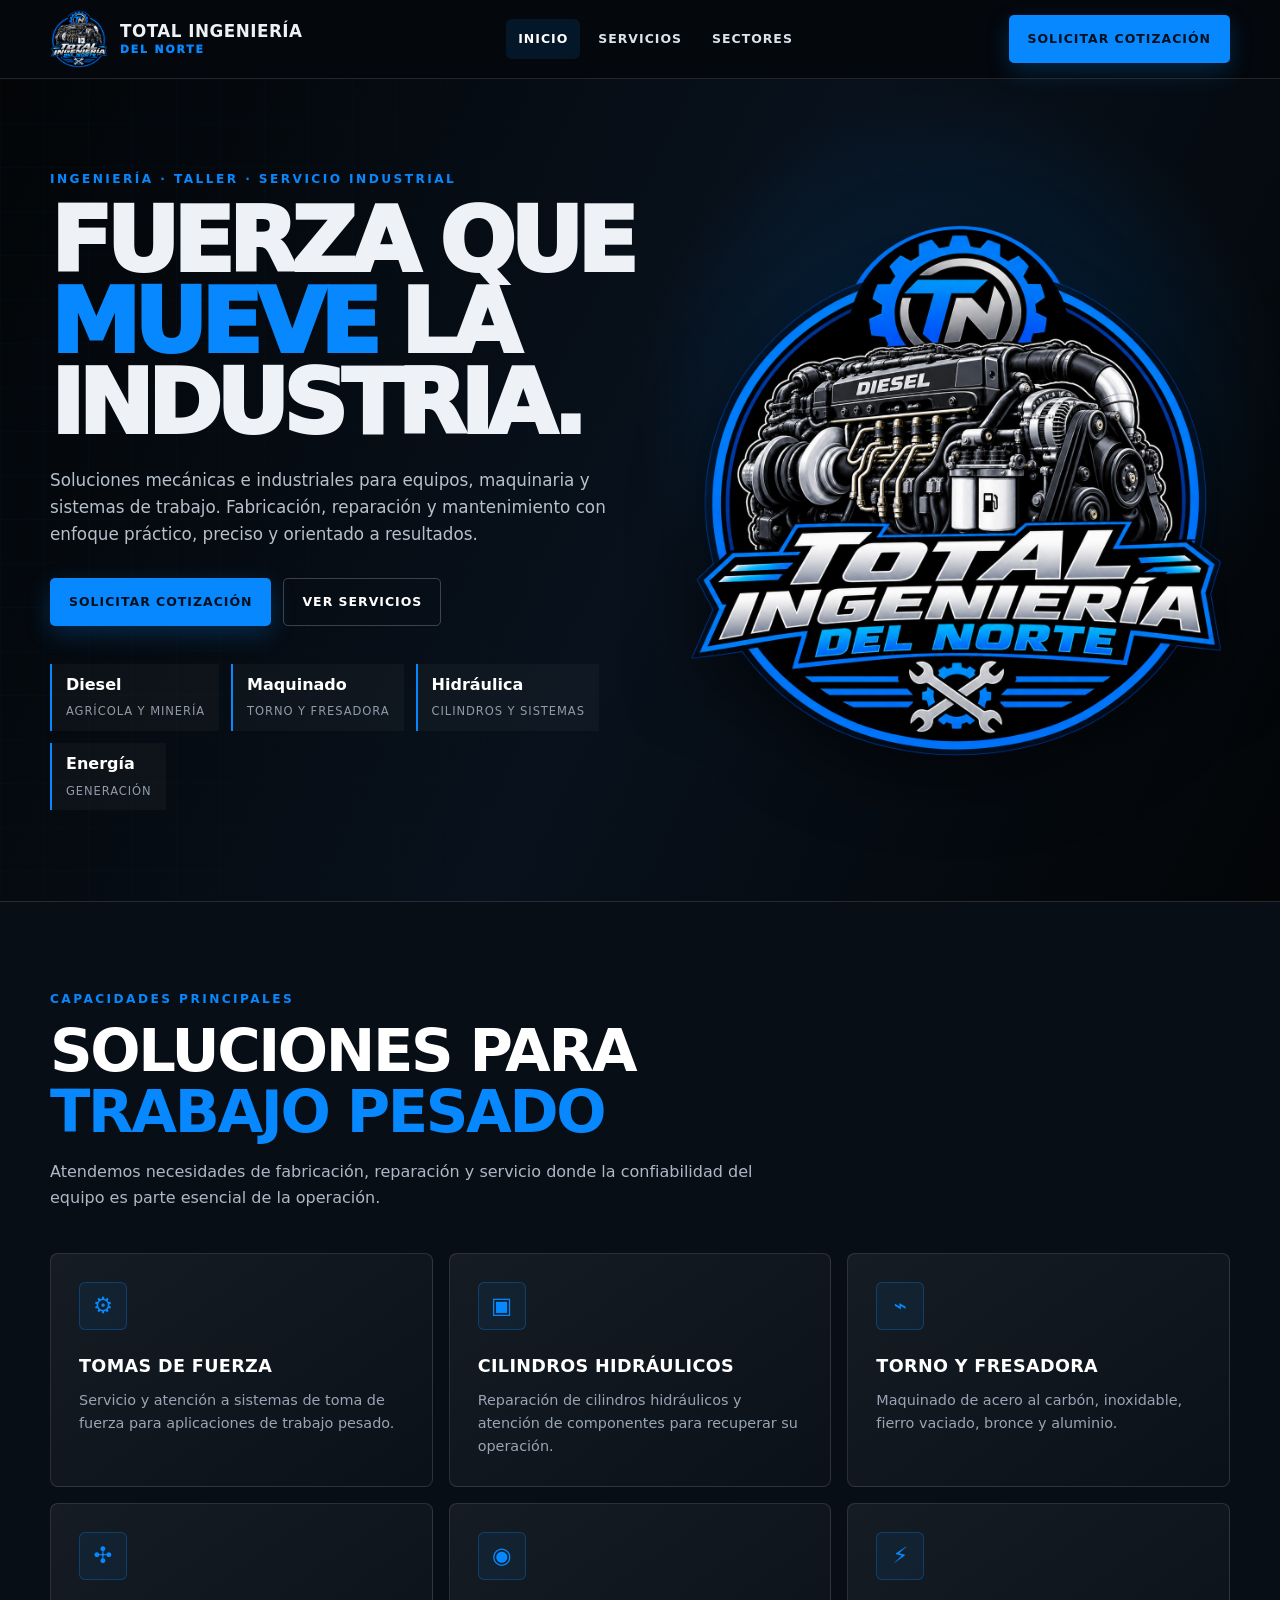
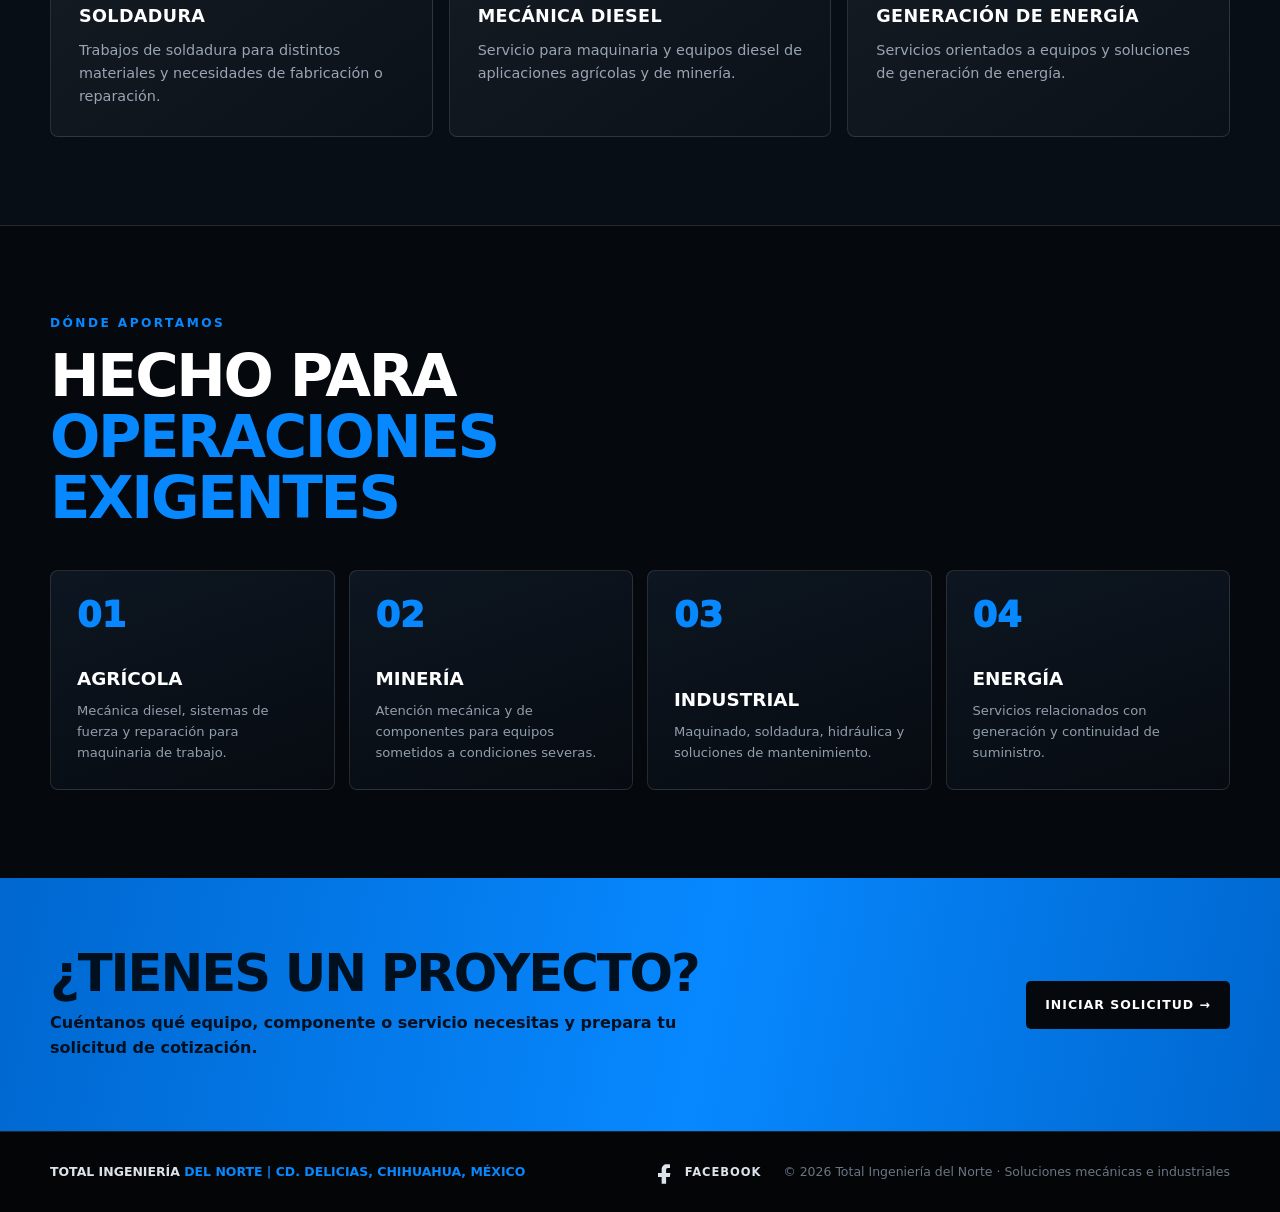
==== index.html @ b52598e9 "Add files via upload" ====
<!DOCTYPE html>
<html lang="es">
<head>
<meta charset="UTF-8"><meta name="viewport" content="width=device-width, initial-scale=1.0">
<meta name="description" content="Total Ingeniería del Norte: tomas de fuerza, hidráulica, torno, fresadora, soldadura, mecánica diesel agrícola y minería, y generación de energía.">
<title>Total Ingeniería del Norte | Ingeniería, Mecánica e Industria</title>
<link rel="icon" type="image/png" href="assets/total-ingenieria-del-norte.png">
<link rel="apple-touch-icon" href="assets/total-ingenieria-del-norte.png">
<link rel="stylesheet" href="css/styles.css">
</head><body>

<header>
  <div class="container header-inner">
    <a href="index.html" class="brand" aria-label="Total Ingeniería del Norte - Inicio">
      <img src="assets/total-ingenieria-del-norte.png" alt="Total Ingeniería del Norte">
      <div class="brand-text"><strong>Total Ingeniería</strong><span>Del Norte</span></div>
    </a>
    <nav aria-label="Navegación principal">
      <a href="index.html" class="active">Inicio</a>
      <a href="services.html" class="">Servicios</a>
      <a href="projects.html" class="">Sectores</a>
    </nav>
    <div class="header-actions">
      <a href="quote.html" class="btn btn-primary">Solicitar cotización</a>
      <button class="menu-toggle" aria-label="Abrir menú" aria-expanded="false"><span></span><span></span><span></span></button>
    </div>
  </div>
</header>
<div class="mobile-panel">
  <a href="index.html" class="active">Inicio</a>
  <a href="services.html" class="">Servicios</a>
  <a href="projects.html" class="">Sectores</a>
</div>

<main>
<section class="hero">
  <div class="container hero-grid">
    <div class="hero-copy reveal">
      <div class="eyebrow">Ingeniería · Taller · Servicio industrial</div>
      <h1>Fuerza que<br><span>mueve</span> la industria.</h1>
      <p>Soluciones mecánicas e industriales para equipos, maquinaria y sistemas de trabajo. Fabricación, reparación y mantenimiento con enfoque práctico, preciso y orientado a resultados.</p>
      <div class="hero-actions">
        <a class="btn btn-primary" href="quote.html">Solicitar cotización</a>
        <a class="btn btn-outline" href="services.html">Ver servicios</a>
      </div>
      <div class="stat-strip">
        <div class="stat"><strong>Diesel</strong><span>Agrícola y minería</span></div>
        <div class="stat"><strong>Maquinado</strong><span>Torno y fresadora</span></div>
        <div class="stat"><strong>Hidráulica</strong><span>Cilindros y sistemas</span></div>
        <div class="stat"><strong>Energía</strong><span>Generación</span></div>
      </div>
    </div>
    <div class="hero-logo-wrap reveal">
      <img class="hero-logo" src="assets/total-ingenieria-del-norte.png" alt="Logotipo de Total Ingeniería del Norte">
    </div>
  </div>
</section>

<section class="section dark-band">
 <div class="container">
  <div class="section-head reveal">
    <div class="eyebrow">Capacidades principales</div>
    <h2 class="section-title">Soluciones para <span class="highlight">trabajo pesado</span></h2>
    <p class="section-lead">Atendemos necesidades de fabricación, reparación y servicio donde la confiabilidad del equipo es parte esencial de la operación.</p>
  </div>
  <div class="services-grid">
    <article class="service-card reveal"><div class="service-icon">⚙</div><h3>Tomas de fuerza</h3><p>Servicio y atención a sistemas de toma de fuerza para aplicaciones de trabajo pesado.</p></article>
    <article class="service-card reveal"><div class="service-icon">▣</div><h3>Cilindros hidráulicos</h3><p>Reparación de cilindros hidráulicos y atención de componentes para recuperar su operación.</p></article>
    <article class="service-card reveal"><div class="service-icon">⌁</div><h3>Torno y fresadora</h3><p>Maquinado de acero al carbón, inoxidable, fierro vaciado, bronce y aluminio.</p></article>
    <article class="service-card reveal"><div class="service-icon">✣</div><h3>Soldadura</h3><p>Trabajos de soldadura para distintos materiales y necesidades de fabricación o reparación.</p></article>
    <article class="service-card reveal"><div class="service-icon">◉</div><h3>Mecánica diesel</h3><p>Servicio para maquinaria y equipos diesel de aplicaciones agrícolas y de minería.</p></article>
    <article class="service-card reveal"><div class="service-icon">⚡</div><h3>Generación de energía</h3><p>Servicios orientados a equipos y soluciones de generación de energía.</p></article>
  </div>
 </div>
</section>

<section class="section">
 <div class="container">
  <div class="section-head reveal">
    <div class="eyebrow">Dónde aportamos</div>
    <h2 class="section-title">Hecho para <span class="highlight">operaciones exigentes</span></h2>
  </div>
  <div class="application-grid">
    <article class="application reveal"><div class="number">01</div><h3>Agrícola</h3><p>Mecánica diesel, sistemas de fuerza y reparación para maquinaria de trabajo.</p></article>
    <article class="application reveal"><div class="number">02</div><h3>Minería</h3><p>Atención mecánica y de componentes para equipos sometidos a condiciones severas.</p></article>
    <article class="application reveal"><div class="number">03</div><h3>Industrial</h3><p>Maquinado, soldadura, hidráulica y soluciones de mantenimiento.</p></article>
    <article class="application reveal"><div class="number">04</div><h3>Energía</h3><p>Servicios relacionados con generación y continuidad de suministro.</p></article>
  </div>
 </div>
</section>
</main>
<section class="cta-band"><div class="container cta-inner"><div><h2>¿Tienes un proyecto?</h2><p>Cuéntanos qué equipo, componente o servicio necesitas y prepara tu solicitud de cotización.</p></div><a class="btn" href="quote.html">Iniciar solicitud →</a></div></section>
<footer>
  <div class="container footer-inner">
    <div class="footer-brand">Total Ingeniería <span>Del Norte | Cd. Delicias, Chihuahua, México</span></div>
    <div class="footer-right"><a class="social-link" href="https://www.facebook.com/share/1EjxBDdKmN/" target="_blank" rel="noopener noreferrer" aria-label="Facebook de Total Ingeniería del Norte" title="Facebook">
      <svg viewBox="0 0 24 24" aria-hidden="true"><path d="M14 8h3V4.5c-.52-.08-1.64-.17-3.13-.17-3.1 0-5.22 1.89-5.22 5.36V13H5v4h3.65v6.83h4.47V17h3.7l.58-4h-4.28V10.1c0-1.16.32-2.1 1.88-2.1Z"/></svg><span>Facebook</span></a><span>© 2026 Total Ingeniería del Norte · Soluciones mecánicas e industriales</span></div>
  </div>
</footer>
<script src="js/main.js"></script>
</body></html>
---- css/styles.css ----
:root{
  --blue:#0788ff;
  --blue-dark:#0067cf;
  --blue-soft:#28a0ff;
  --ink:#05080d;
  --ink-2:#0b111a;
  --steel:#aeb8c5;
  --silver:#eef2f6;
  --white:#ffffff;
  --line:rgba(255,255,255,.12);
  --shadow:0 18px 55px rgba(0,0,0,.35);
}
*{box-sizing:border-box;margin:0;padding:0}
html{scroll-behavior:smooth}
body{
  font-family:Inter,system-ui,-apple-system,BlinkMacSystemFont,"Segoe UI",sans-serif;
  color:var(--silver); background:var(--ink); line-height:1.6; overflow-x:hidden;
}
a{color:inherit}
img{max-width:100%;display:block}
button,input,textarea,select{font:inherit}
.container{width:min(1180px,calc(100% - 40px));margin:auto}
.section{padding:88px 0}
.section-head{max-width:760px;margin-bottom:42px}
.eyebrow{
  color:var(--blue);font-weight:800;font-size:.76rem;letter-spacing:.2em;
  text-transform:uppercase;margin-bottom:12px
}
.section-title{
  font-size:clamp(2rem,5vw,3.7rem);line-height:1.03;letter-spacing:-.04em;
  color:#fff;font-weight:900;text-transform:uppercase
}
.section-lead{color:#aeb8c5;margin-top:16px;max-width:720px}
.highlight{color:var(--blue)}
/* Header */
header{
  position:sticky;top:0;z-index:100;background:rgba(5,8,13,.92);
  backdrop-filter:blur(14px);border-bottom:1px solid var(--line)
}
.header-inner{height:78px;display:flex;align-items:center;justify-content:space-between;gap:24px}
.brand{display:flex;align-items:center;gap:12px;text-decoration:none;min-width:0}
.brand img{width:58px;height:58px;object-fit:contain}
.brand-text{font-weight:950;letter-spacing:.03em;text-transform:uppercase;line-height:1}
.brand-text strong{display:block;font-size:1.05rem}
.brand-text span{display:block;color:var(--blue);font-size:.67rem;letter-spacing:.18em;margin-top:5px}
nav{display:flex;align-items:center;gap:6px}
nav a{
  text-decoration:none;text-transform:uppercase;font-size:.78rem;font-weight:800;
  letter-spacing:.08em;padding:10px 12px;border-radius:6px;color:#dbe3ec
}
nav a:hover,nav a.active{color:#fff;background:rgba(0,136,255,.12)}
.header-actions{display:flex;align-items:center;gap:10px}
.btn{
  display:inline-flex;align-items:center;justify-content:center;gap:8px;
  border:1px solid transparent;border-radius:5px;padding:13px 18px;text-decoration:none;
  font-weight:900;font-size:.78rem;letter-spacing:.08em;text-transform:uppercase;
  transition:.2s ease;cursor:pointer
}
.btn-primary{background:var(--blue);color:#00101e;box-shadow:0 8px 24px rgba(0,136,255,.24)}
.btn-primary:hover{background:#36a5ff;transform:translateY(-2px)}
.btn-outline{border-color:rgba(255,255,255,.22);color:#fff;background:transparent}
.btn-outline:hover{border-color:var(--blue);background:rgba(0,136,255,.08)}
.menu-toggle{display:none;background:none;border:0;color:#fff;width:42px;height:42px;cursor:pointer}
.menu-toggle span{display:block;width:24px;height:2px;background:#fff;margin:5px auto;transition:.2s}
.mobile-panel{display:none}
/* Hero */
.hero{
  min-height:calc(100vh - 78px);display:flex;align-items:center;position:relative;
  overflow:hidden;background:
  radial-gradient(circle at 75% 40%,rgba(0,136,255,.22),transparent 30%),
  linear-gradient(115deg,#030507 0%,#08111c 52%,#030507 100%);
}
.hero:before{
  content:"";position:absolute;inset:0;opacity:.12;pointer-events:none;
  background-image:linear-gradient(rgba(0,136,255,.25) 1px,transparent 1px),
  linear-gradient(90deg,rgba(0,136,255,.25) 1px,transparent 1px);
  background-size:44px 44px;mask-image:linear-gradient(90deg,#000,transparent 80%)
}
.hero-grid{display:grid;grid-template-columns:1.05fr .95fr;align-items:center;gap:40px;position:relative;z-index:1}
.hero-copy{padding:70px 0}
.hero h1{
  font-size:clamp(3rem,7vw,6.3rem);line-height:.9;letter-spacing:-.065em;
  font-weight:950;text-transform:uppercase;max-width:760px
}
.hero h1 span{color:var(--blue)}
.hero-copy p{font-size:1.05rem;color:#b7c0cb;max-width:650px;margin:24px 0 30px}
.hero-actions{display:flex;flex-wrap:wrap;gap:12px}
.hero-logo-wrap{display:flex;justify-content:center;align-items:center;position:relative}
.hero-logo-wrap:after{
  content:"";position:absolute;width:72%;aspect-ratio:1;border-radius:50%;
  background:rgba(0,136,255,.13);filter:blur(35px);z-index:-1
}
.hero-logo{width:min(560px,100%);filter:drop-shadow(0 22px 35px rgba(0,0,0,.55))}
.stat-strip{display:flex;flex-wrap:wrap;gap:12px;margin-top:38px}
.stat{border-left:2px solid var(--blue);padding:8px 14px;background:rgba(255,255,255,.03)}
.stat strong{display:block;color:#fff;font-size:1rem}.stat span{font-size:.72rem;color:#8f9baa;text-transform:uppercase;letter-spacing:.08em}
/* Cards */
.dark-band{background:#080e16;border-top:1px solid var(--line);border-bottom:1px solid var(--line)}
.services-grid{display:grid;grid-template-columns:repeat(3,1fr);gap:16px}
.service-card{
  position:relative;overflow:hidden;min-height:230px;padding:28px;background:
  linear-gradient(145deg,rgba(255,255,255,.06),rgba(255,255,255,.015));
  border:1px solid var(--line);border-radius:8px;transition:.25s ease
}
.service-card:before{content:"";position:absolute;left:0;top:0;width:4px;height:0;background:var(--blue);transition:.25s ease}
.service-card:hover{transform:translateY(-5px);border-color:rgba(0,136,255,.4);box-shadow:var(--shadow)}
.service-card:hover:before{height:100%}
.service-icon{
  width:48px;height:48px;display:grid;place-items:center;border-radius:6px;
  color:var(--blue);border:1px solid rgba(0,136,255,.3);font-size:1.4rem;margin-bottom:22px;
  background:rgba(0,136,255,.07)
}
.service-card h3{color:#fff;font-size:1.1rem;text-transform:uppercase;letter-spacing:.02em}
.service-card p{color:#99a5b4;font-size:.9rem;margin-top:9px}
/* Applications */
.application-grid{display:grid;grid-template-columns:repeat(4,1fr);gap:14px}
.application{
  min-height:220px;padding:26px;border:1px solid var(--line);border-radius:8px;
  background:linear-gradient(160deg,#0d1621,#070b11);display:flex;flex-direction:column;justify-content:flex-end
}
.application .number{color:var(--blue);font-weight:950;font-size:2.2rem;line-height:1;margin-bottom:auto}
.application h3{font-size:1.15rem;text-transform:uppercase;color:#fff}
.application p{font-size:.82rem;color:#929eac;margin-top:7px}
/* Banner */
.page-banner{
  padding:80px 0 70px;background:
  radial-gradient(circle at 80% 20%,rgba(0,136,255,.18),transparent 32%),#070c13;
  border-bottom:1px solid var(--line)
}
.page-banner h1{font-size:clamp(2.8rem,7vw,5.5rem);line-height:.95;text-transform:uppercase;letter-spacing:-.055em;color:#fff}
.page-banner p{max-width:720px;color:#9eabb9;margin-top:18px}
/* Contact */
.contact-grid{display:grid;grid-template-columns:.9fr 1.1fr;gap:22px}
.contact-card,.form-card{
  border:1px solid var(--line);background:#0a1018;border-radius:8px;padding:30px
}
.contact-list{display:grid;gap:14px;margin-top:26px}
.contact-item{padding:18px;border:1px solid var(--line);background:rgba(255,255,255,.025)}
.contact-item strong{display:block;color:var(--blue);font-size:.75rem;letter-spacing:.12em;text-transform:uppercase}
.contact-item span{display:block;color:#dfe5eb;margin-top:5px}
.form-grid{display:grid;grid-template-columns:1fr 1fr;gap:14px}
.field{display:grid;gap:7px}.field.full{grid-column:1/-1}.form-actions{display:flex;flex-wrap:wrap;gap:10px}
.field label{font-size:.72rem;text-transform:uppercase;letter-spacing:.1em;font-weight:800;color:#9da9b7}
.field input,.field textarea,.field select{
  width:100%;background:#05090e;border:1px solid #26313e;border-radius:5px;color:#fff;
  padding:13px;outline:none
}
.field input:focus,.field textarea:focus,.field select:focus{border-color:var(--blue);box-shadow:0 0 0 3px rgba(0,136,255,.1)}
.field textarea{min-height:150px;resize:vertical}
.form-note{color:#778494;font-size:.78rem;margin-top:12px}.form-note a{color:var(--blue);font-weight:800}.form-actions .btn:disabled{opacity:.45;cursor:not-allowed;transform:none}.footer-right{display:flex;align-items:center;gap:22px;flex-wrap:wrap}.social-link{display:inline-flex;align-items:center;gap:8px;text-decoration:none;color:#dce3eb;font-weight:800;text-transform:uppercase;font-size:.72rem;letter-spacing:.08em}.social-link:hover{color:var(--blue)}.social-link svg{width:24px;height:24px;fill:currentColor}
/* CTA / Footer */
.cta-band{padding:70px 0;background:linear-gradient(100deg,#0067cf,#0788ff 55%,#0067cf);color:#00101e}
.cta-inner{display:flex;justify-content:space-between;align-items:center;gap:30px}
.cta-band h2{font-size:clamp(2rem,4vw,3.4rem);line-height:1;text-transform:uppercase;letter-spacing:-.04em}
.cta-band p{margin-top:10px;font-weight:600;max-width:650px}
.cta-band .btn{background:#05080d;color:#fff}
footer{border-top:1px solid var(--line);background:#030507;padding:28px 0;color:#697686;font-size:.78rem}
.footer-inner{display:flex;align-items:center;justify-content:space-between;gap:20px}
.footer-brand{font-weight:900;color:#dce3eb;text-transform:uppercase}
.footer-brand span{color:var(--blue)}
/* Reveal */
.reveal{opacity:1;transform:none;transition:opacity .65s ease,transform .65s ease}
/* El contenido permanece visible incluso si JavaScript o el IntersectionObserver no están disponibles. */
.reveal.visible{opacity:1;transform:none}
@media (max-width:1050px){
  nav{display:none}.header-actions .btn{display:none}.menu-toggle{display:block}
  .mobile-panel{
    display:flex;position:fixed;top:78px;right:0;width:min(360px,88vw);height:calc(100vh - 78px);
    background:#060b11;flex-direction:column;padding:24px;border-left:1px solid var(--line);
    transform:translateX(100%);transition:.25s ease;z-index:110
  }
  .mobile-panel.open{transform:none}
  .mobile-panel a{padding:17px 5px;border-bottom:1px solid var(--line);text-decoration:none;text-transform:uppercase;font-weight:800;font-size:.82rem}
  .mobile-panel a.active{color:var(--blue)}
  .hero-grid{grid-template-columns:1fr}.hero-logo-wrap{order:-1;max-width:500px;margin:30px auto 0}.hero-copy{padding:25px 0 70px}
  .application-grid{grid-template-columns:repeat(2,1fr)}
}
@media (max-width:760px){
  .container{width:min(100% - 28px,1180px)}
  .header-inner{height:68px}.brand img{width:50px;height:50px}.brand-text strong{font-size:.9rem}.brand-text span{font-size:.54rem}
  .mobile-panel{top:68px;height:calc(100vh - 68px)}
  .hero{min-height:auto}.hero h1{font-size:clamp(2.8rem,14vw,4.5rem)}
  .hero-logo{width:90%}.section{padding:66px 0}.services-grid{grid-template-columns:1fr}
  .application-grid{grid-template-columns:1fr 1fr}.contact-grid{grid-template-columns:1fr}.form-grid{grid-template-columns:1fr}.field.full{grid-column:auto}
  .cta-inner{flex-direction:column;align-items:flex-start}.footer-inner{flex-direction:column;align-items:flex-start}.footer-right{gap:12px}
}
@media (max-width:480px){
  .brand-text span{display:none}.application-grid{grid-template-columns:1fr}
  .hero-actions .btn{width:100%}.stat-strip{display:grid;grid-template-columns:1fr 1fr}
}
@media (prefers-reduced-motion:reduce){
  html{scroll-behavior:auto}.reveal{opacity:1;transform:none;transition:none}
}
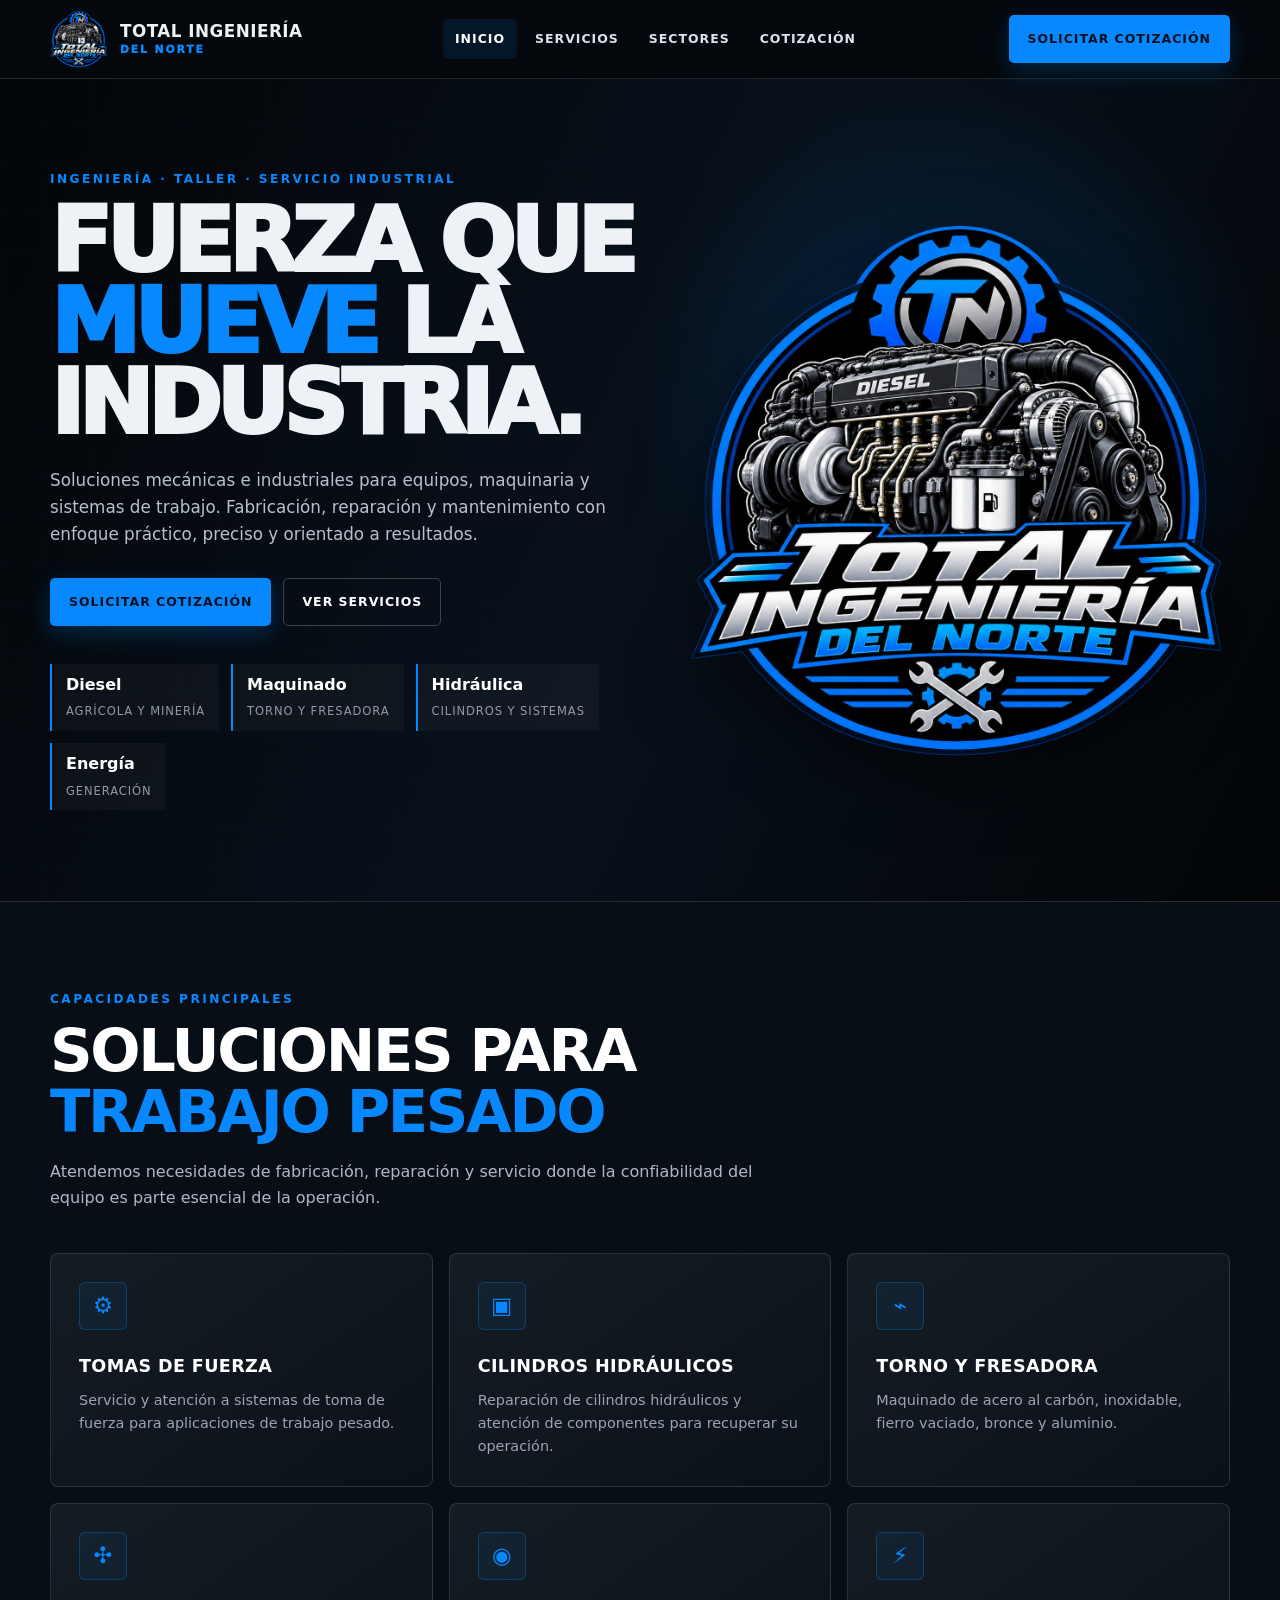
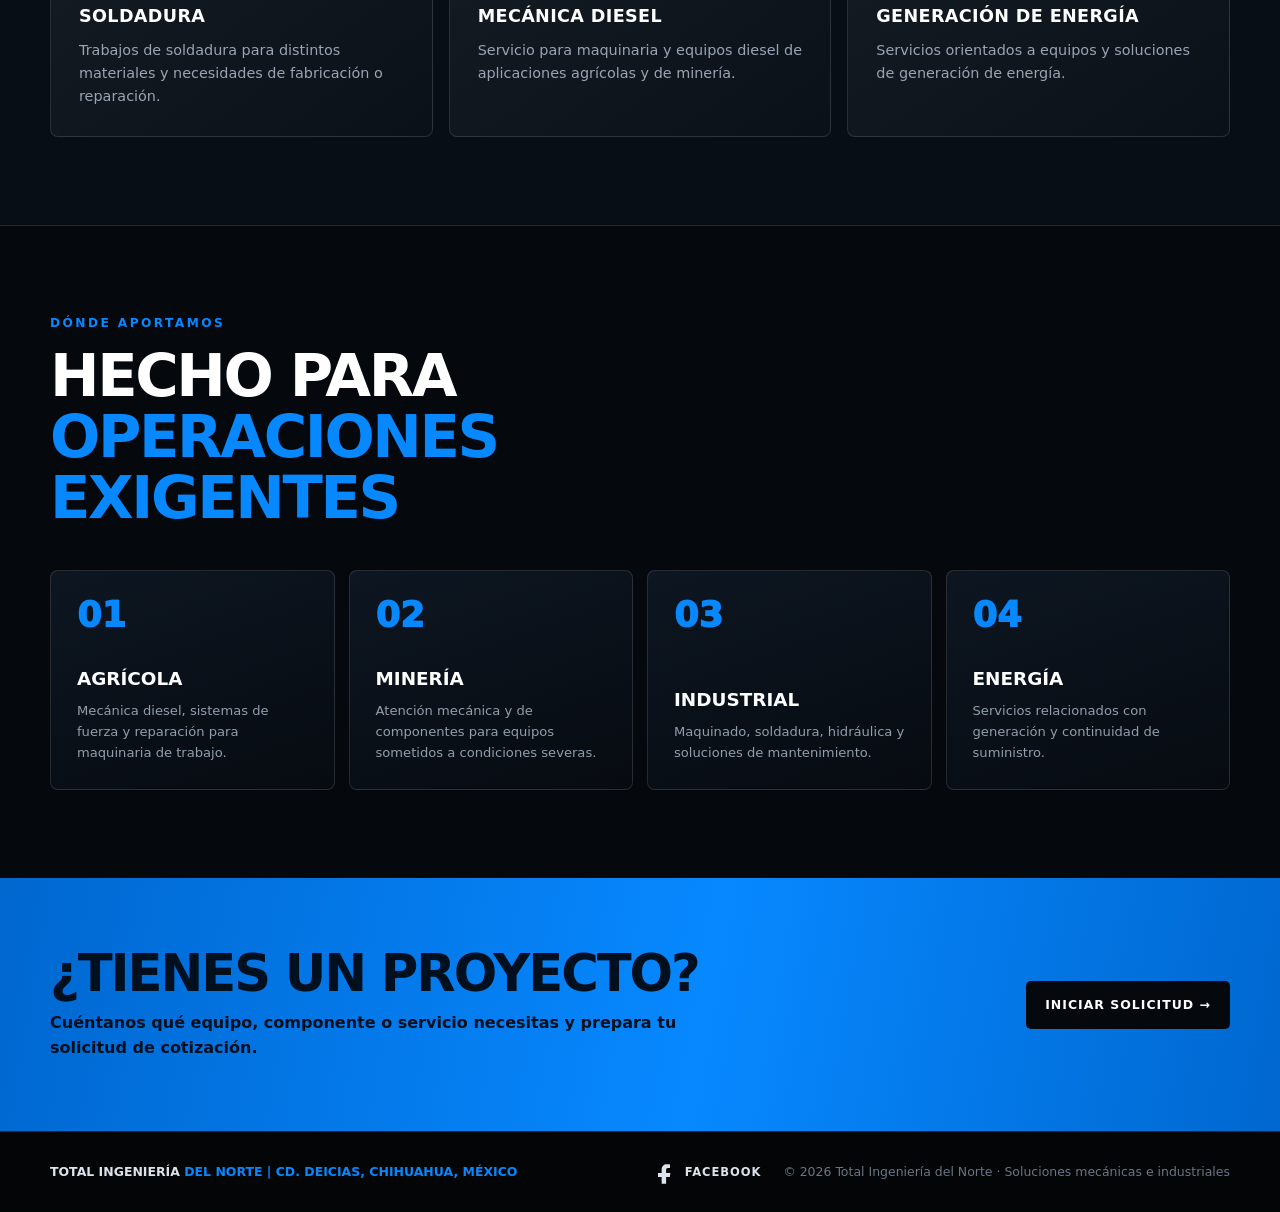
==== commit 7c9e925d: "Add files via upload" ====
--- a/index.html
+++ b/index.html
@@ -19,10 +19,11 @@
       <a href="index.html" class="active">Inicio</a>
       <a href="services.html" class="">Servicios</a>
       <a href="projects.html" class="">Sectores</a>
+      <a href="quote.html" class="">Cotización</a>
     </nav>
     <div class="header-actions">
       <a href="quote.html" class="btn btn-primary">Solicitar cotización</a>
-      <button class="menu-toggle" aria-label="Abrir menú" aria-expanded="false"><span></span><span></span><span></span></button>
+      <button type="button" class="menu-toggle" aria-label="Abrir menú" aria-expanded="false" onclick="const p=document.querySelector('.mobile-panel'); const o=p.classList.toggle('open'); this.setAttribute('aria-expanded',o); this.classList.toggle('open',o);" ><span></span><span></span><span></span></button>
     </div>
   </div>
 </header>
@@ -30,6 +31,7 @@
   <a href="index.html" class="active">Inicio</a>
   <a href="services.html" class="">Servicios</a>
   <a href="projects.html" class="">Sectores</a>
+  <a href="quote.html" class="">Cotización</a>
 </div>
 
 <main>
@@ -92,7 +94,7 @@
 <section class="cta-band"><div class="container cta-inner"><div><h2>¿Tienes un proyecto?</h2><p>Cuéntanos qué equipo, componente o servicio necesitas y prepara tu solicitud de cotización.</p></div><a class="btn" href="quote.html">Iniciar solicitud →</a></div></section>
 <footer>
   <div class="container footer-inner">
-    <div class="footer-brand">Total Ingeniería <span>Del Norte | Cd. Delicias, Chihuahua, México</span></div>
+    <div class="footer-brand">Total Ingeniería <span>Del Norte | Cd. Deicias, Chihuahua, México</span></div>
     <div class="footer-right"><a class="social-link" href="https://www.facebook.com/share/1EjxBDdKmN/" target="_blank" rel="noopener noreferrer" aria-label="Facebook de Total Ingeniería del Norte" title="Facebook">
       <svg viewBox="0 0 24 24" aria-hidden="true"><path d="M14 8h3V4.5c-.52-.08-1.64-.17-3.13-.17-3.1 0-5.22 1.89-5.22 5.36V13H5v4h3.65v6.83h4.47V17h3.7l.58-4h-4.28V10.1c0-1.16.32-2.1 1.88-2.1Z"/></svg><span>Facebook</span></a><span>© 2026 Total Ingeniería del Norte · Soluciones mecánicas e industriales</span></div>
   </div>
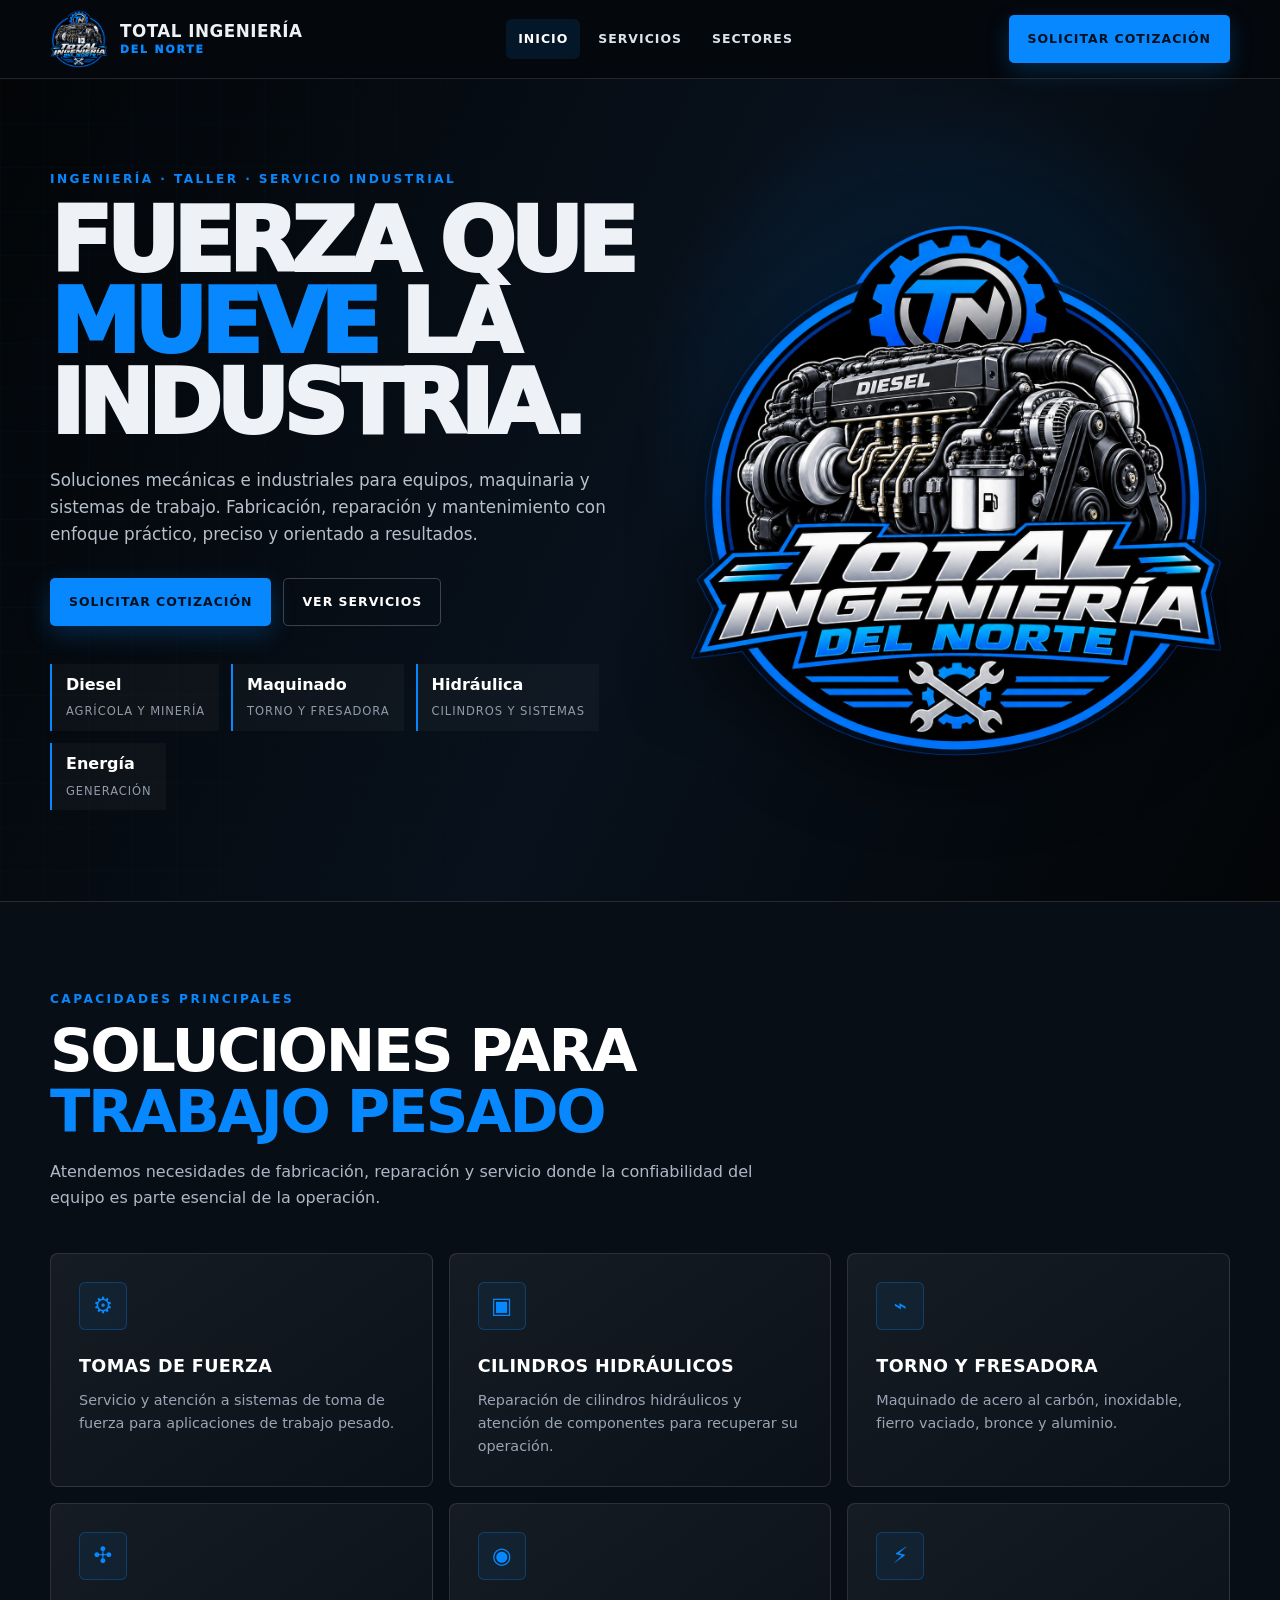
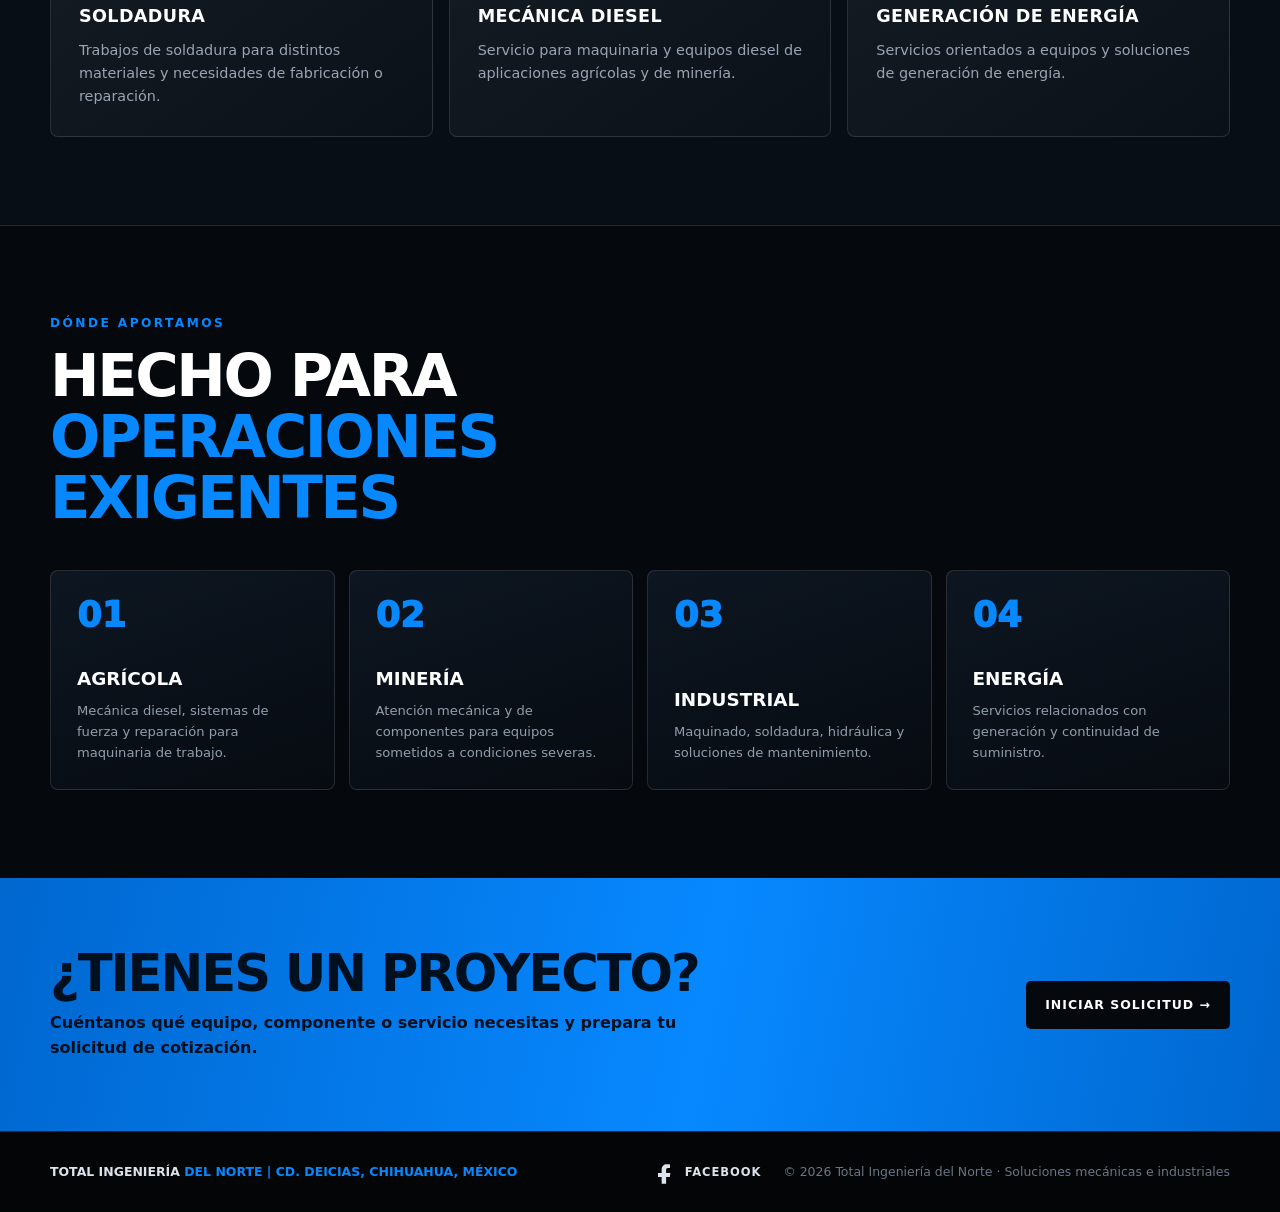
==== commit 070f00e3: "Add files via upload" ====
--- a/index.html
+++ b/index.html
@@ -19,11 +19,10 @@
       <a href="index.html" class="active">Inicio</a>
       <a href="services.html" class="">Servicios</a>
       <a href="projects.html" class="">Sectores</a>
-      <a href="quote.html" class="">Cotización</a>
     </nav>
     <div class="header-actions">
       <a href="quote.html" class="btn btn-primary">Solicitar cotización</a>
-      <button type="button" class="menu-toggle" aria-label="Abrir menú" aria-expanded="false" onclick="const p=document.querySelector('.mobile-panel'); const o=p.classList.toggle('open'); this.setAttribute('aria-expanded',o); this.classList.toggle('open',o);" ><span></span><span></span><span></span></button>
+      <button type="button" class="menu-toggle" aria-label="Abrir menú" aria-expanded="false"><span></span><span></span><span></span></button>
     </div>
   </div>
 </header>
@@ -31,7 +30,6 @@
   <a href="index.html" class="active">Inicio</a>
   <a href="services.html" class="">Servicios</a>
   <a href="projects.html" class="">Sectores</a>
-  <a href="quote.html" class="">Cotización</a>
 </div>
 
 <main>
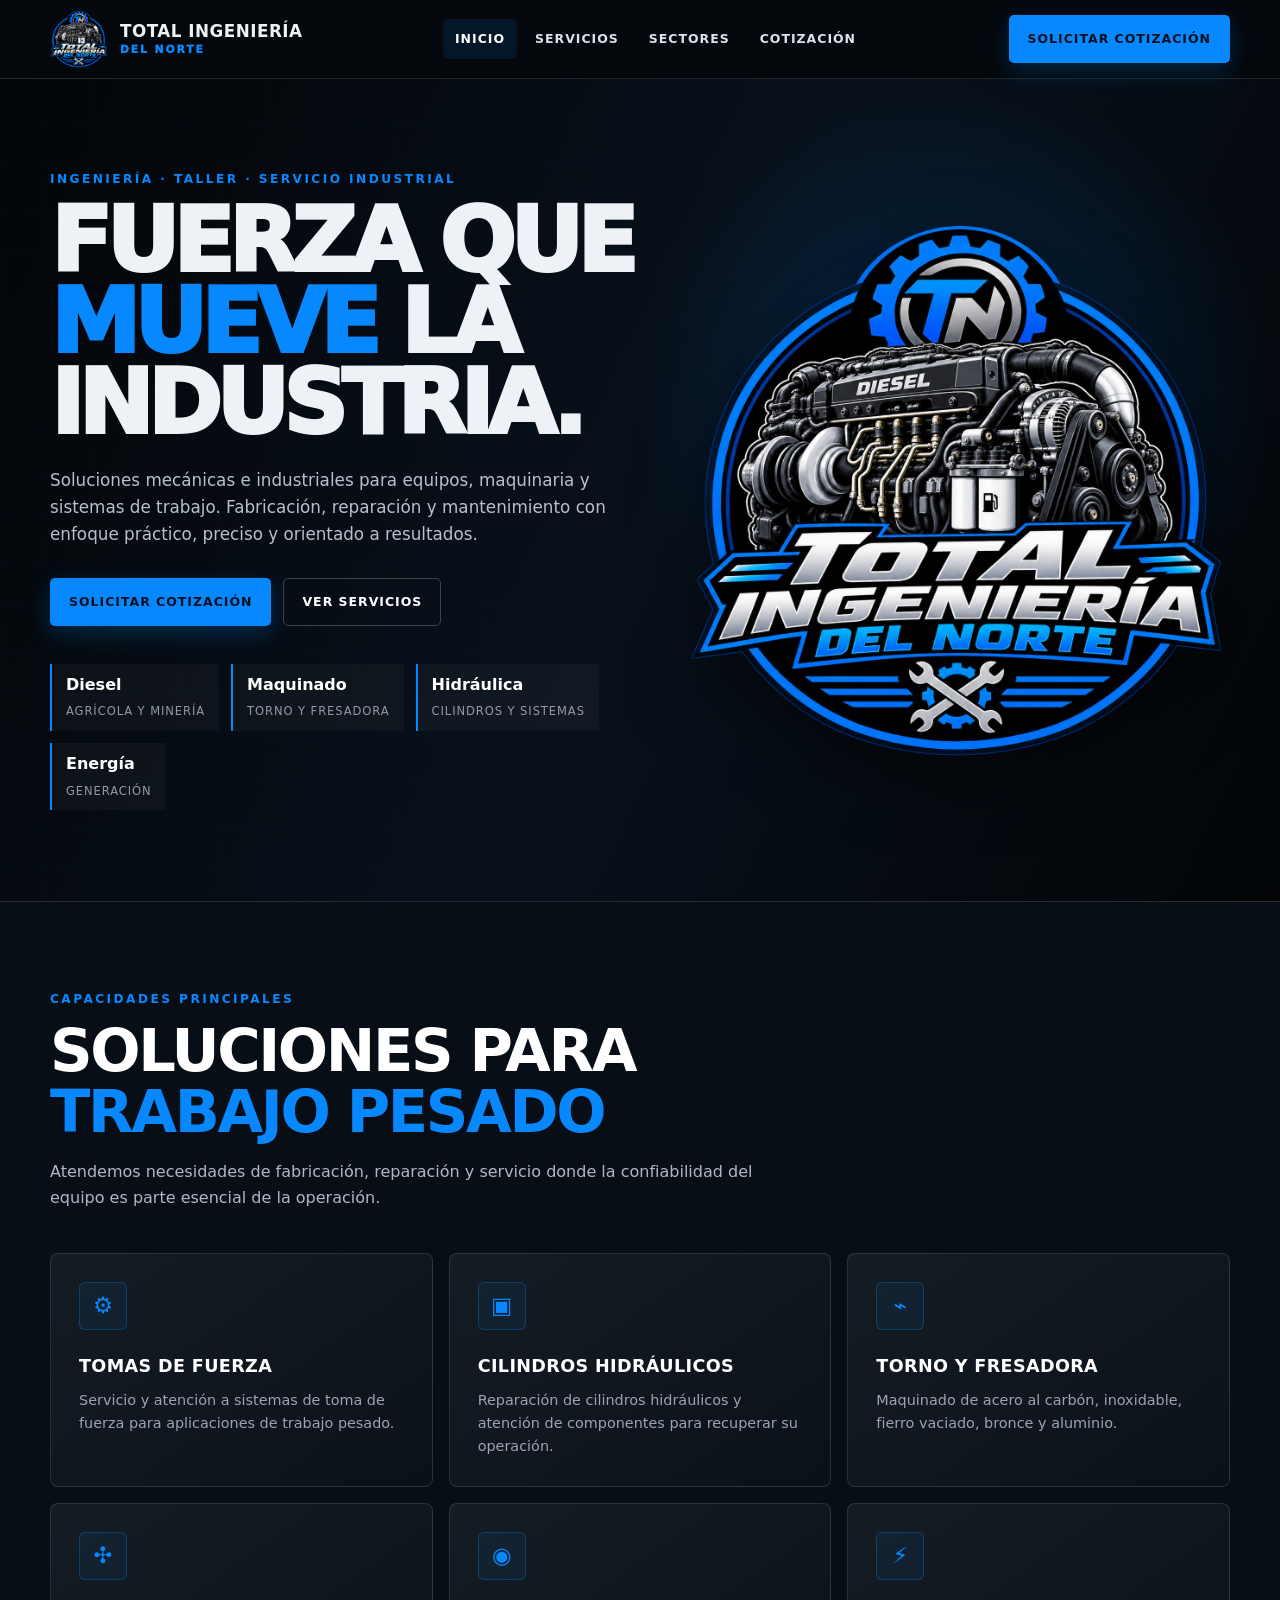
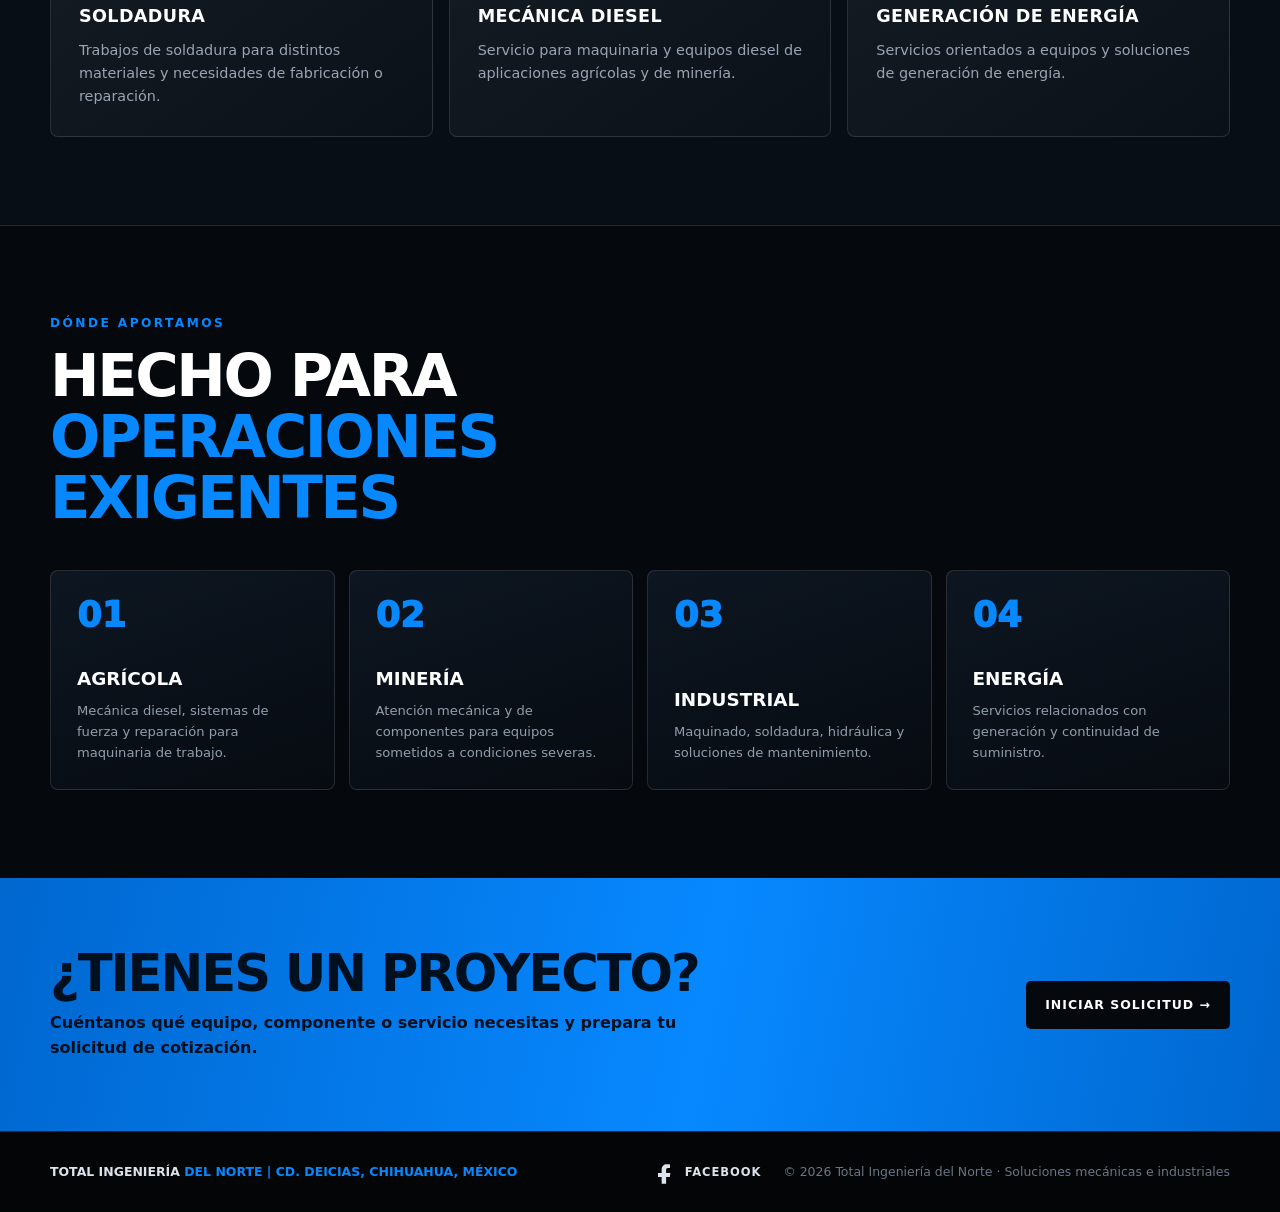
==== commit 595a2f07: "Add files via upload" ====
--- a/index.html
+++ b/index.html
@@ -19,10 +19,11 @@
       <a href="index.html" class="active">Inicio</a>
       <a href="services.html" class="">Servicios</a>
       <a href="projects.html" class="">Sectores</a>
+      <a href="quote.html" class="">Cotización</a>
     </nav>
     <div class="header-actions">
       <a href="quote.html" class="btn btn-primary">Solicitar cotización</a>
-      <button type="button" class="menu-toggle" aria-label="Abrir menú" aria-expanded="false"><span></span><span></span><span></span></button>
+      <button type="button" class="menu-toggle" aria-label="Abrir menú" aria-expanded="false" ><span></span><span></span><span></span></button>
     </div>
   </div>
 </header>
@@ -30,6 +31,7 @@
   <a href="index.html" class="active">Inicio</a>
   <a href="services.html" class="">Servicios</a>
   <a href="projects.html" class="">Sectores</a>
+  <a href="quote.html" class="">Cotización</a>
 </div>
 
 <main>
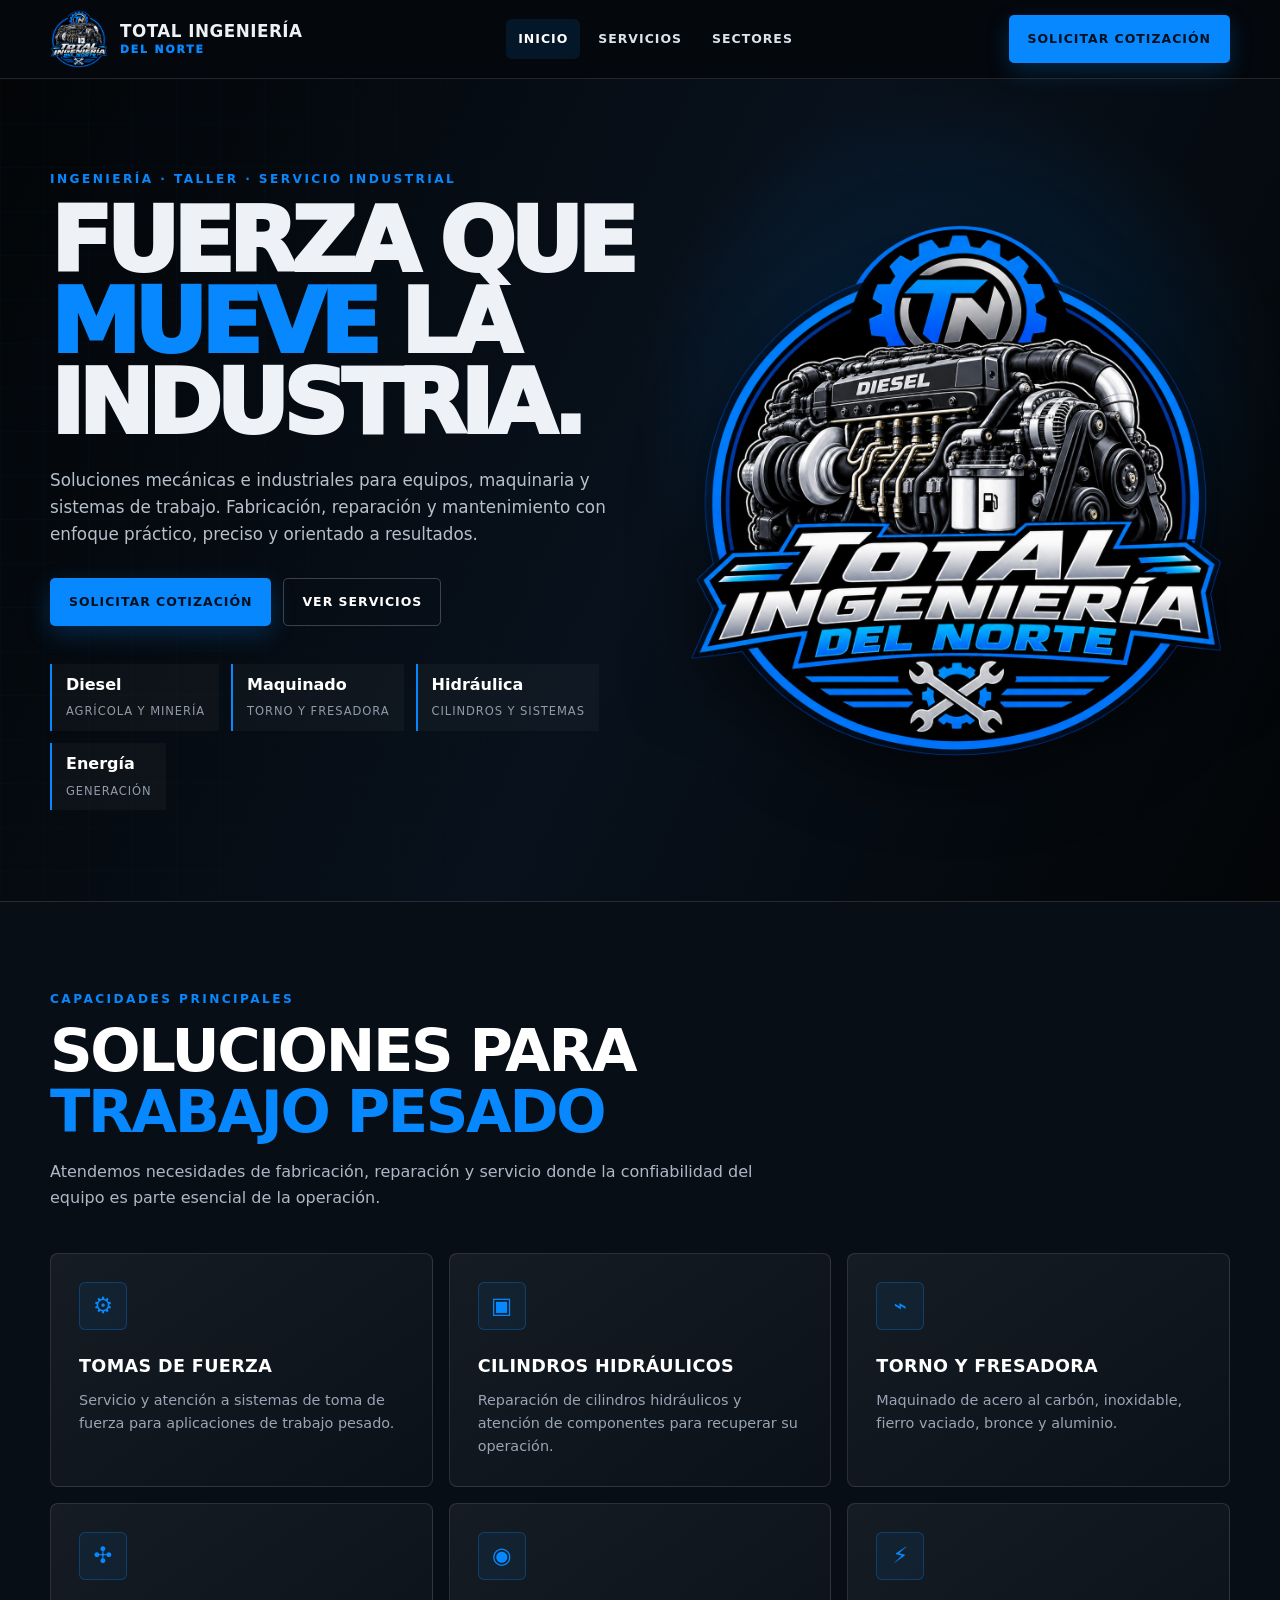
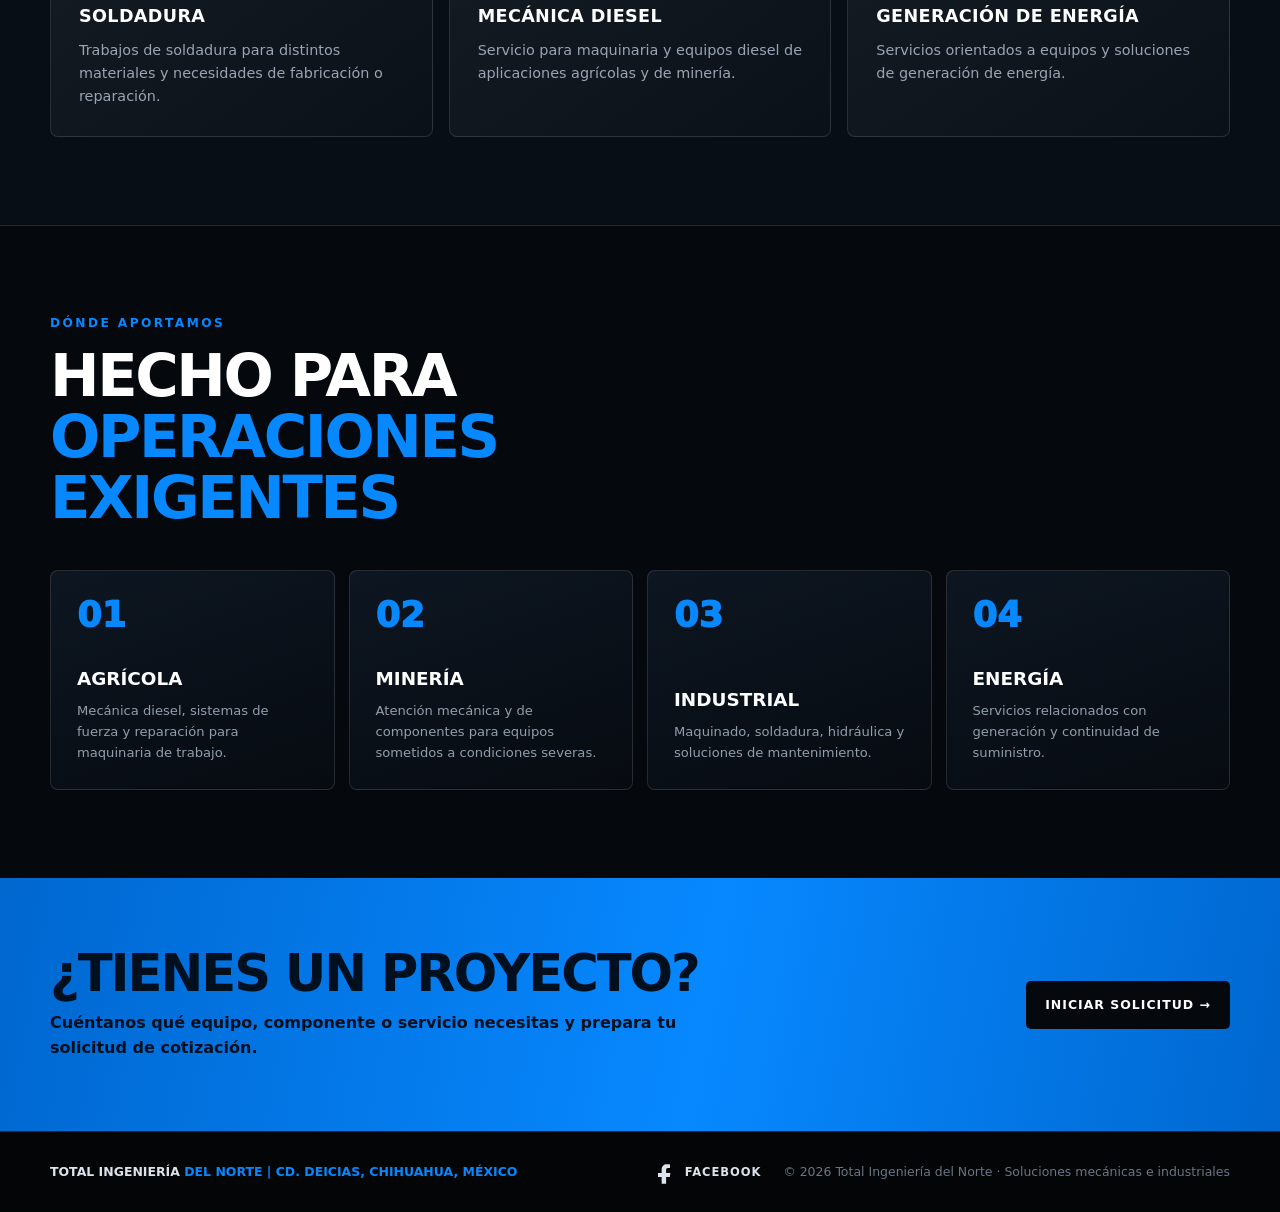
==== commit 1080d903: "Remove quote link from navigation" ====
--- a/index.html
+++ b/index.html
@@ -19,7 +19,6 @@
       <a href="index.html" class="active">Inicio</a>
       <a href="services.html" class="">Servicios</a>
       <a href="projects.html" class="">Sectores</a>
-      <a href="quote.html" class="">Cotización</a>
     </nav>
     <div class="header-actions">
       <a href="quote.html" class="btn btn-primary">Solicitar cotización</a>
@@ -100,4 +99,4 @@
   </div>
 </footer>
 <script src="js/main.js"></script>
-</body></html>+</body></html>
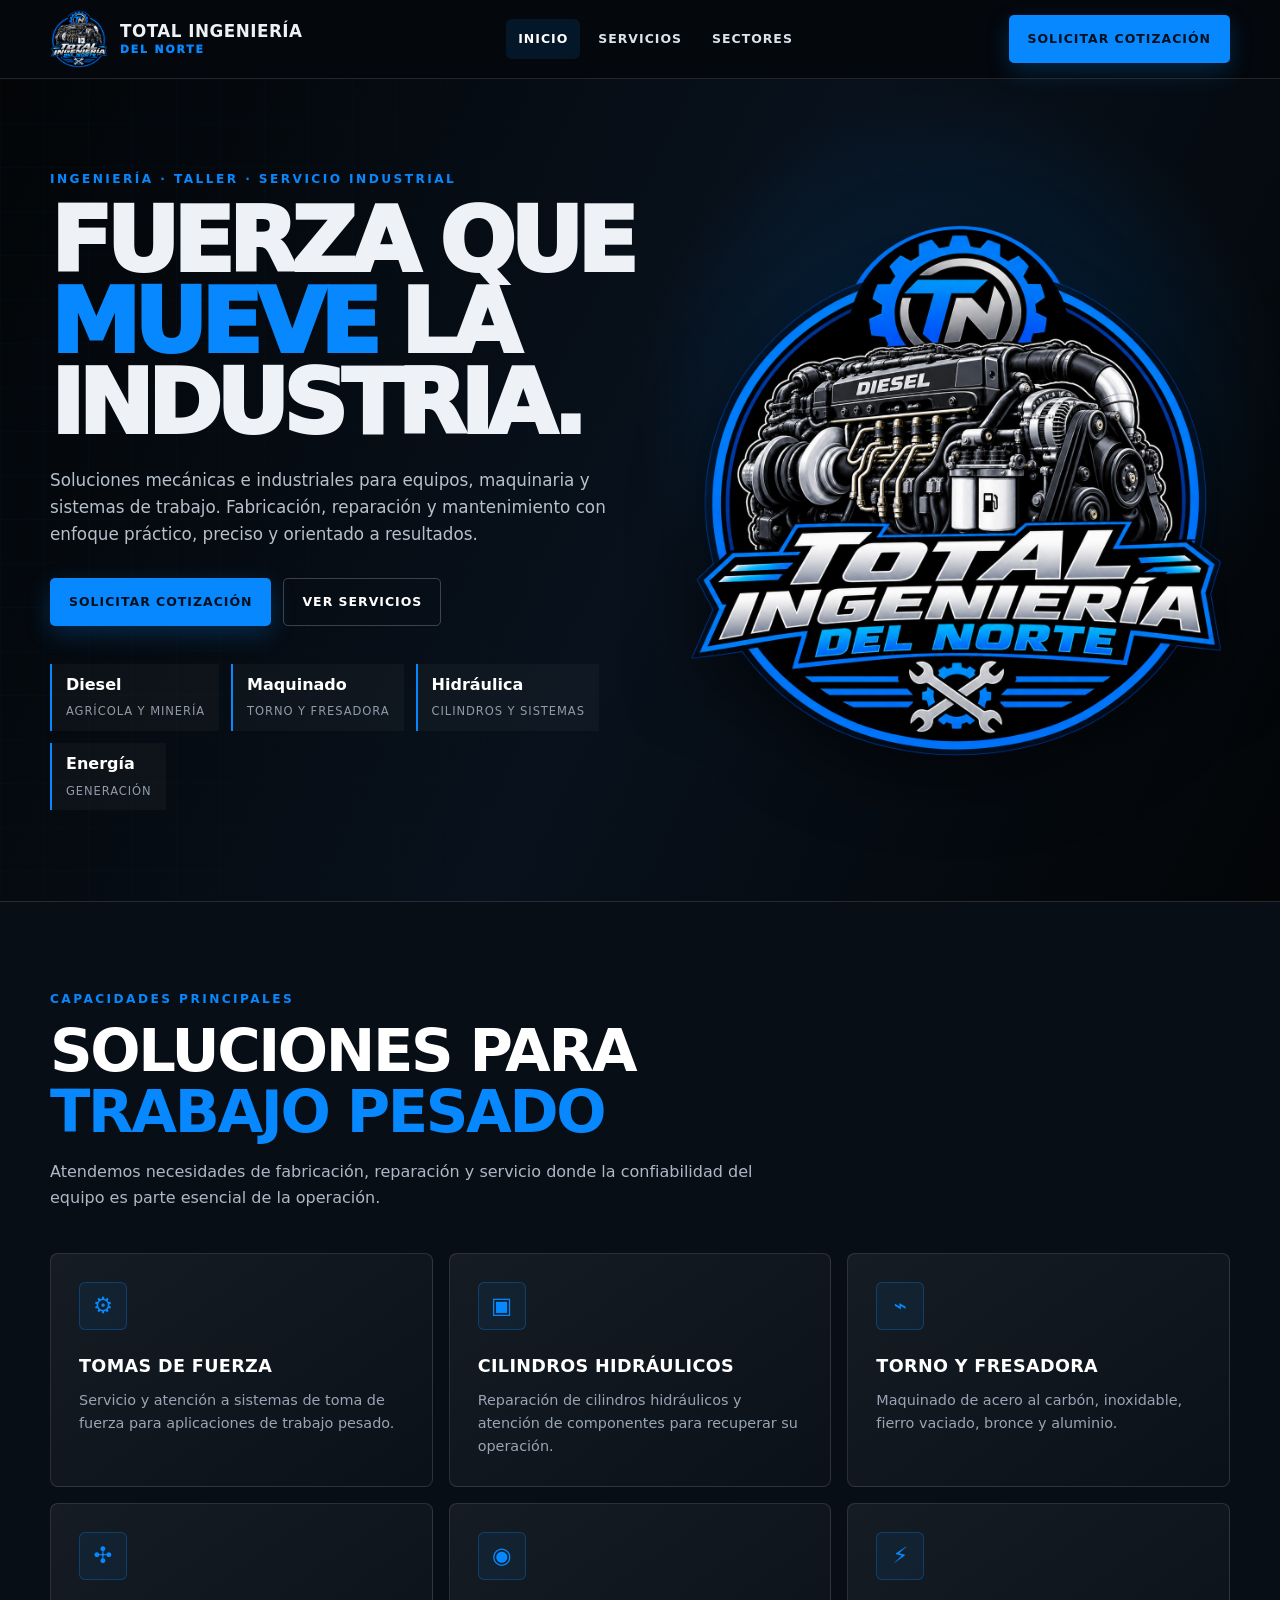
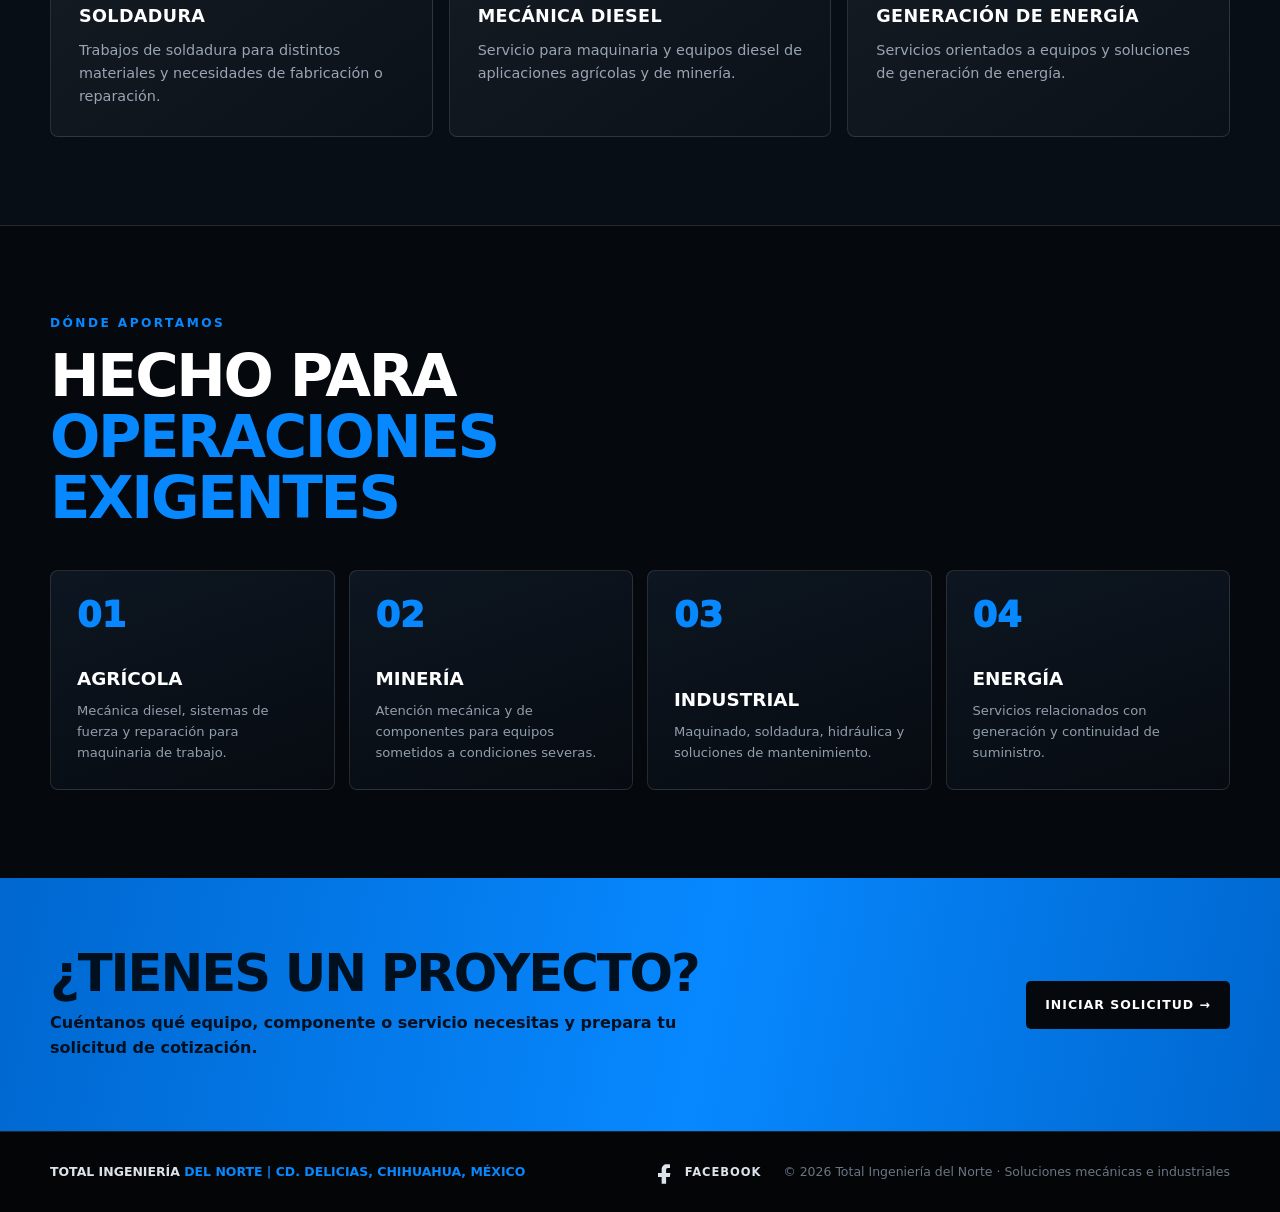
==== commit c3932cee: "Fix footer location name from 'Cd. Deicias' to 'Cd. Delicias'" ====
--- a/index.html
+++ b/index.html
@@ -93,7 +93,7 @@
 <section class="cta-band"><div class="container cta-inner"><div><h2>¿Tienes un proyecto?</h2><p>Cuéntanos qué equipo, componente o servicio necesitas y prepara tu solicitud de cotización.</p></div><a class="btn" href="quote.html">Iniciar solicitud →</a></div></section>
 <footer>
   <div class="container footer-inner">
-    <div class="footer-brand">Total Ingeniería <span>Del Norte | Cd. Deicias, Chihuahua, México</span></div>
+    <div class="footer-brand">Total Ingeniería <span>Del Norte | Cd. Delicias, Chihuahua, México</span></div>
     <div class="footer-right"><a class="social-link" href="https://www.facebook.com/share/1EjxBDdKmN/" target="_blank" rel="noopener noreferrer" aria-label="Facebook de Total Ingeniería del Norte" title="Facebook">
       <svg viewBox="0 0 24 24" aria-hidden="true"><path d="M14 8h3V4.5c-.52-.08-1.64-.17-3.13-.17-3.1 0-5.22 1.89-5.22 5.36V13H5v4h3.65v6.83h4.47V17h3.7l.58-4h-4.28V10.1c0-1.16.32-2.1 1.88-2.1Z"/></svg><span>Facebook</span></a><span>© 2026 Total Ingeniería del Norte · Soluciones mecánicas e industriales</span></div>
   </div>
